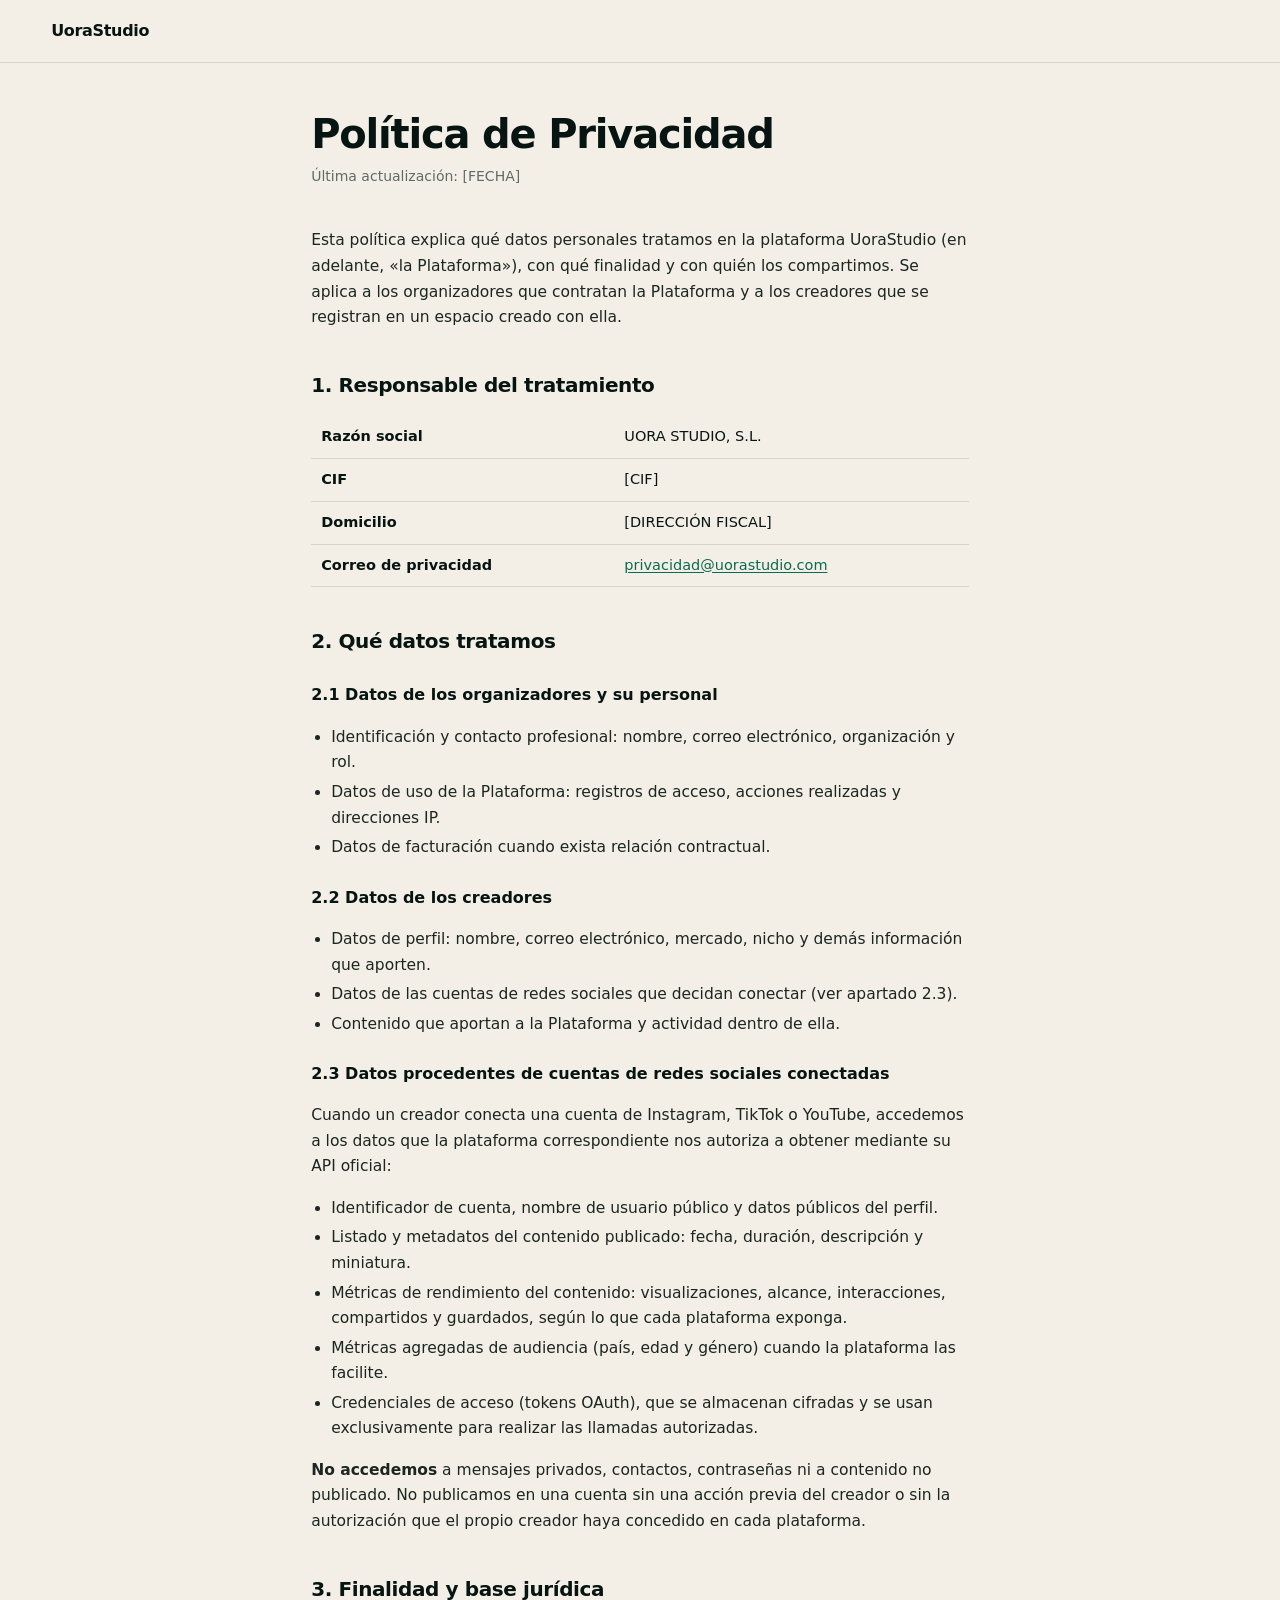
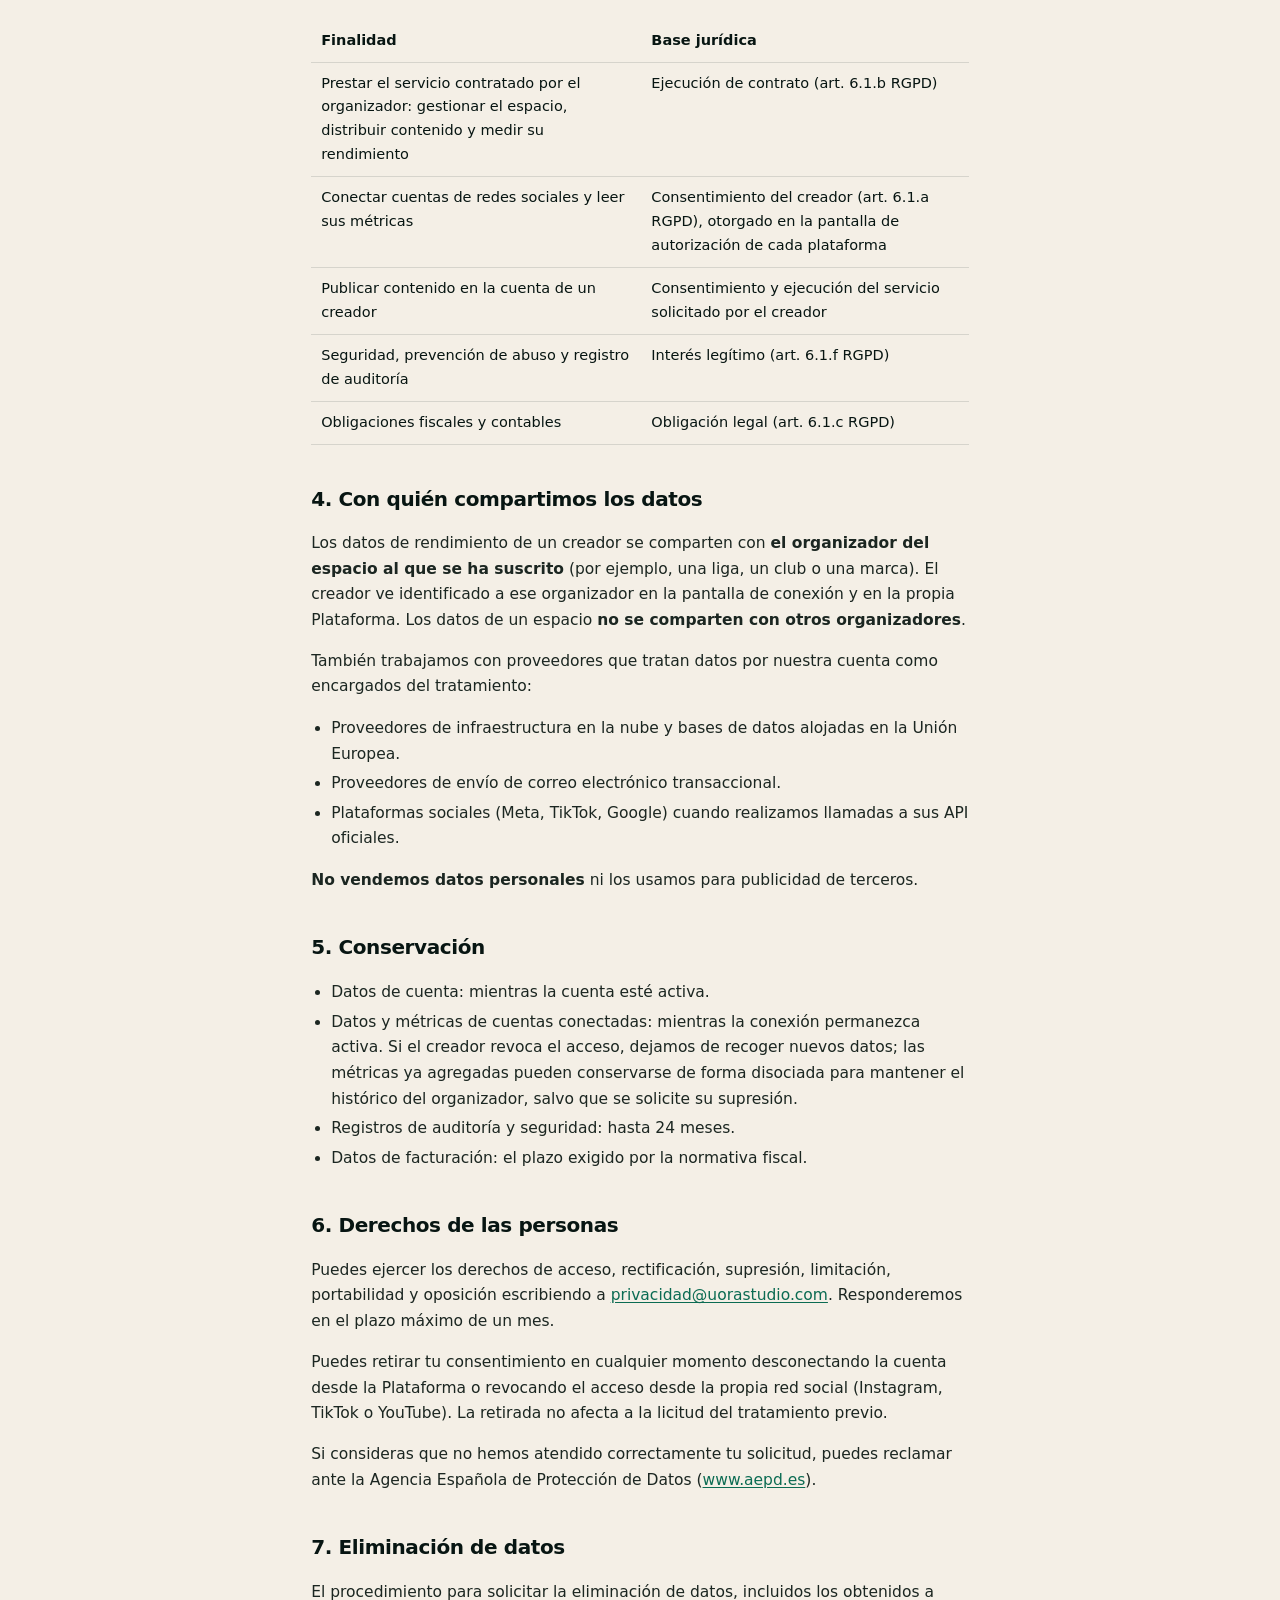
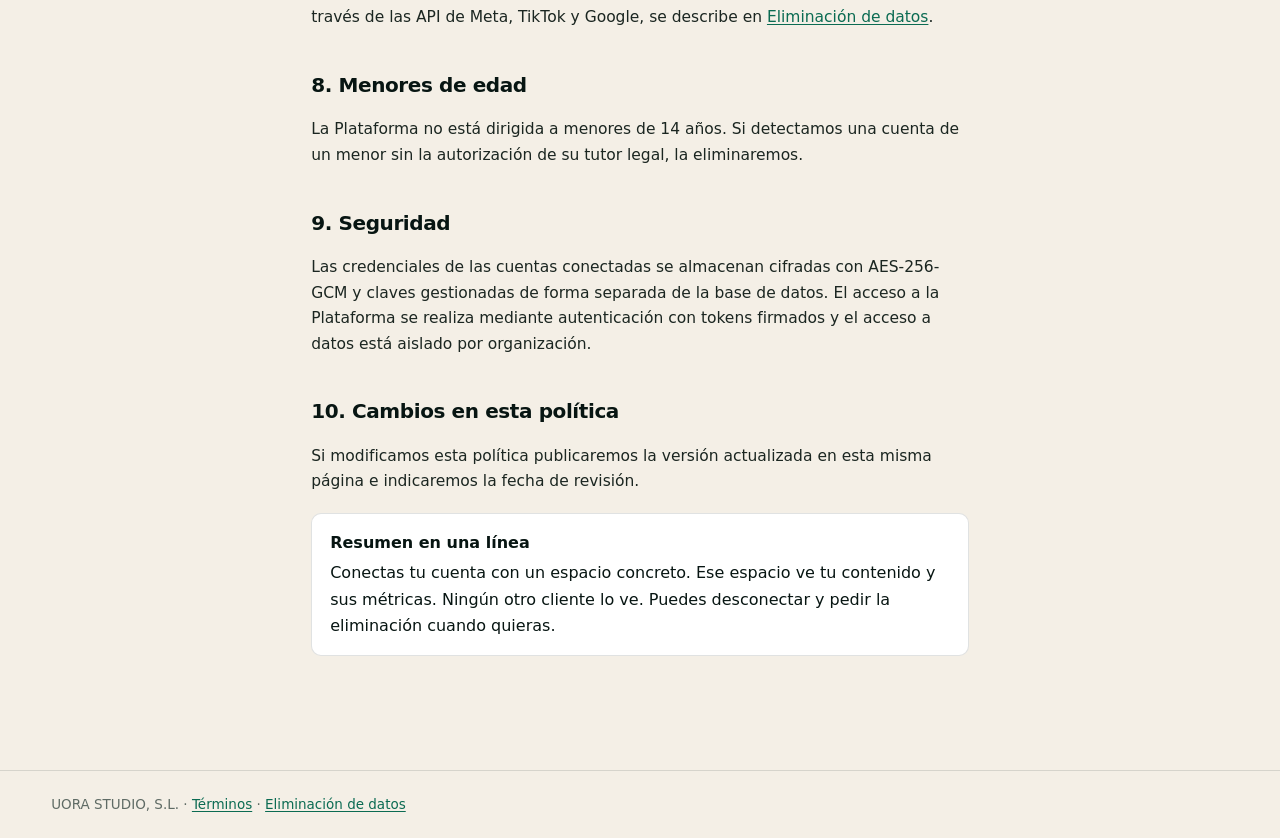
==== legal/privacidad.html @ 4728e93a "Legal pages: privacy, terms, data deletion" ====
<!doctype html>
<html lang="es">
<head>
  <meta charset="utf-8" />
  <meta name="viewport" content="width=device-width, initial-scale=1" />
  <title>Política de Privacidad · UoraStudio</title>
  <meta name="description" content="Cómo trata UoraStudio los datos personales, incluidos los datos de cuentas de redes sociales conectadas." />
  <link rel="stylesheet" href="legal.css" />
</head>
<body>
  <header><a href="https://www.uorastudio.com">UoraStudio</a></header>
  <main>
    <h1>Política de Privacidad</h1>
    <p class="meta">Última actualización: <span data-legal="updated">[FECHA]</span></p>

    <p>Esta política explica qué datos personales tratamos en la plataforma UoraStudio (en adelante, «la Plataforma»), con qué finalidad y con quién los compartimos. Se aplica a los organizadores que contratan la Plataforma y a los creadores que se registran en un espacio creado con ella.</p>

    <h2>1. Responsable del tratamiento</h2>
    <table>
      <tr><th>Razón social</th><td>UORA STUDIO, S.L.</td></tr>
      <tr><th>CIF</th><td>[CIF]</td></tr>
      <tr><th>Domicilio</th><td>[DIRECCIÓN FISCAL]</td></tr>
      <tr><th>Correo de privacidad</th><td><a href="mailto:privacidad@uorastudio.com">privacidad@uorastudio.com</a></td></tr>
    </table>

    <h2>2. Qué datos tratamos</h2>
    <h3>2.1 Datos de los organizadores y su personal</h3>
    <ul>
      <li>Identificación y contacto profesional: nombre, correo electrónico, organización y rol.</li>
      <li>Datos de uso de la Plataforma: registros de acceso, acciones realizadas y direcciones IP.</li>
      <li>Datos de facturación cuando exista relación contractual.</li>
    </ul>

    <h3>2.2 Datos de los creadores</h3>
    <ul>
      <li>Datos de perfil: nombre, correo electrónico, mercado, nicho y demás información que aporten.</li>
      <li>Datos de las cuentas de redes sociales que decidan conectar (ver apartado 2.3).</li>
      <li>Contenido que aportan a la Plataforma y actividad dentro de ella.</li>
    </ul>

    <h3>2.3 Datos procedentes de cuentas de redes sociales conectadas</h3>
    <p>Cuando un creador conecta una cuenta de Instagram, TikTok o YouTube, accedemos a los datos que la plataforma correspondiente nos autoriza a obtener mediante su API oficial:</p>
    <ul>
      <li>Identificador de cuenta, nombre de usuario público y datos públicos del perfil.</li>
      <li>Listado y metadatos del contenido publicado: fecha, duración, descripción y miniatura.</li>
      <li>Métricas de rendimiento del contenido: visualizaciones, alcance, interacciones, compartidos y guardados, según lo que cada plataforma exponga.</li>
      <li>Métricas agregadas de audiencia (país, edad y género) cuando la plataforma las facilite.</li>
      <li>Credenciales de acceso (tokens OAuth), que se almacenan cifradas y se usan exclusivamente para realizar las llamadas autorizadas.</li>
    </ul>
    <p><strong>No accedemos</strong> a mensajes privados, contactos, contraseñas ni a contenido no publicado. No publicamos en una cuenta sin una acción previa del creador o sin la autorización que el propio creador haya concedido en cada plataforma.</p>

    <h2>3. Finalidad y base jurídica</h2>
    <table>
      <tr><th>Finalidad</th><th>Base jurídica</th></tr>
      <tr><td>Prestar el servicio contratado por el organizador: gestionar el espacio, distribuir contenido y medir su rendimiento</td><td>Ejecución de contrato (art. 6.1.b RGPD)</td></tr>
      <tr><td>Conectar cuentas de redes sociales y leer sus métricas</td><td>Consentimiento del creador (art. 6.1.a RGPD), otorgado en la pantalla de autorización de cada plataforma</td></tr>
      <tr><td>Publicar contenido en la cuenta de un creador</td><td>Consentimiento y ejecución del servicio solicitado por el creador</td></tr>
      <tr><td>Seguridad, prevención de abuso y registro de auditoría</td><td>Interés legítimo (art. 6.1.f RGPD)</td></tr>
      <tr><td>Obligaciones fiscales y contables</td><td>Obligación legal (art. 6.1.c RGPD)</td></tr>
    </table>

    <h2>4. Con quién compartimos los datos</h2>
    <p>Los datos de rendimiento de un creador se comparten con <strong>el organizador del espacio al que se ha suscrito</strong> (por ejemplo, una liga, un club o una marca). El creador ve identificado a ese organizador en la pantalla de conexión y en la propia Plataforma. Los datos de un espacio <strong>no se comparten con otros organizadores</strong>.</p>
    <p>También trabajamos con proveedores que tratan datos por nuestra cuenta como encargados del tratamiento:</p>
    <ul>
      <li>Proveedores de infraestructura en la nube y bases de datos alojadas en la Unión Europea.</li>
      <li>Proveedores de envío de correo electrónico transaccional.</li>
      <li>Plataformas sociales (Meta, TikTok, Google) cuando realizamos llamadas a sus API oficiales.</li>
    </ul>
    <p><strong>No vendemos datos personales</strong> ni los usamos para publicidad de terceros.</p>

    <h2>5. Conservación</h2>
    <ul>
      <li>Datos de cuenta: mientras la cuenta esté activa.</li>
      <li>Datos y métricas de cuentas conectadas: mientras la conexión permanezca activa. Si el creador revoca el acceso, dejamos de recoger nuevos datos; las métricas ya agregadas pueden conservarse de forma disociada para mantener el histórico del organizador, salvo que se solicite su supresión.</li>
      <li>Registros de auditoría y seguridad: hasta 24 meses.</li>
      <li>Datos de facturación: el plazo exigido por la normativa fiscal.</li>
    </ul>

    <h2>6. Derechos de las personas</h2>
    <p>Puedes ejercer los derechos de acceso, rectificación, supresión, limitación, portabilidad y oposición escribiendo a <a href="mailto:privacidad@uorastudio.com">privacidad@uorastudio.com</a>. Responderemos en el plazo máximo de un mes.</p>
    <p>Puedes retirar tu consentimiento en cualquier momento desconectando la cuenta desde la Plataforma o revocando el acceso desde la propia red social (Instagram, TikTok o YouTube). La retirada no afecta a la licitud del tratamiento previo.</p>
    <p>Si consideras que no hemos atendido correctamente tu solicitud, puedes reclamar ante la Agencia Española de Protección de Datos (<a href="https://www.aepd.es" rel="noopener" target="_blank">www.aepd.es</a>).</p>

    <h2>7. Eliminación de datos</h2>
    <p>El procedimiento para solicitar la eliminación de datos, incluidos los obtenidos a través de las API de Meta, TikTok y Google, se describe en <a href="eliminacion-de-datos.html">Eliminación de datos</a>.</p>

    <h2>8. Menores de edad</h2>
    <p>La Plataforma no está dirigida a menores de 14 años. Si detectamos una cuenta de un menor sin la autorización de su tutor legal, la eliminaremos.</p>

    <h2>9. Seguridad</h2>
    <p>Las credenciales de las cuentas conectadas se almacenan cifradas con AES-256-GCM y claves gestionadas de forma separada de la base de datos. El acceso a la Plataforma se realiza mediante autenticación con tokens firmados y el acceso a datos está aislado por organización.</p>

    <h2>10. Cambios en esta política</h2>
    <p>Si modificamos esta política publicaremos la versión actualizada en esta misma página e indicaremos la fecha de revisión.</p>

    <div class="box">
      <strong>Resumen en una línea</strong>
      Conectas tu cuenta con un espacio concreto. Ese espacio ve tu contenido y sus métricas. Ningún otro cliente lo ve. Puedes desconectar y pedir la eliminación cuando quieras.
    </div>
  </main>
  <footer>UORA STUDIO, S.L. · <a href="terminos.html">Términos</a> · <a href="eliminacion-de-datos.html">Eliminación de datos</a></footer>
</body>
</html>
---- legal/legal.css ----
:root{
  --black:#071512;--paper:#f4efe6;--lime:#c6ff4a;--aqua:#38e8c6;
  --text-gray:#5f6b65;--line:rgba(7,21,18,.12);
  --body:"Inter",system-ui,"Helvetica Neue",Helvetica,Arial,sans-serif
}
*{box-sizing:border-box}
body{margin:0;background:var(--paper);color:var(--black);font-family:var(--body);line-height:1.65;-webkit-font-smoothing:antialiased}
header{border-bottom:1px solid var(--line);padding:18px clamp(18px,4vw,56px)}
header a{display:inline-flex;align-items:center;gap:10px;text-decoration:none;color:var(--black);font-weight:700;letter-spacing:-.02em}
main{max-width:760px;margin:0 auto;padding:var(--pad,48px) clamp(18px,4vw,56px) 96px}
h1{font-size:clamp(28px,4vw,40px);line-height:1.15;letter-spacing:-.03em;margin:0 0 8px}
.meta{color:var(--text-gray);font-size:14px;margin:0 0 40px}
h2{font-size:20px;letter-spacing:-.02em;margin:38px 0 10px}
h3{font-size:16px;margin:24px 0 6px}
p,li{font-size:15.5px;color:#1b2621}
ul{padding-left:20px}
li{margin:4px 0}
a{color:#0b6b52;text-underline-offset:2px}
table{width:100%;border-collapse:collapse;margin:14px 0;font-size:14.5px}
th,td{text-align:left;padding:9px 10px;border-bottom:1px solid var(--line);vertical-align:top}
th{font-weight:700}
.box{background:#fff;border:1px solid var(--line);border-radius:10px;padding:16px 18px;margin:18px 0}
.box strong{display:block;margin-bottom:4px}
footer{border-top:1px solid var(--line);padding:22px clamp(18px,4vw,56px);color:var(--text-gray);font-size:13.5px}
code{background:#eae5db;padding:1px 5px;border-radius:4px;font-size:13.5px}
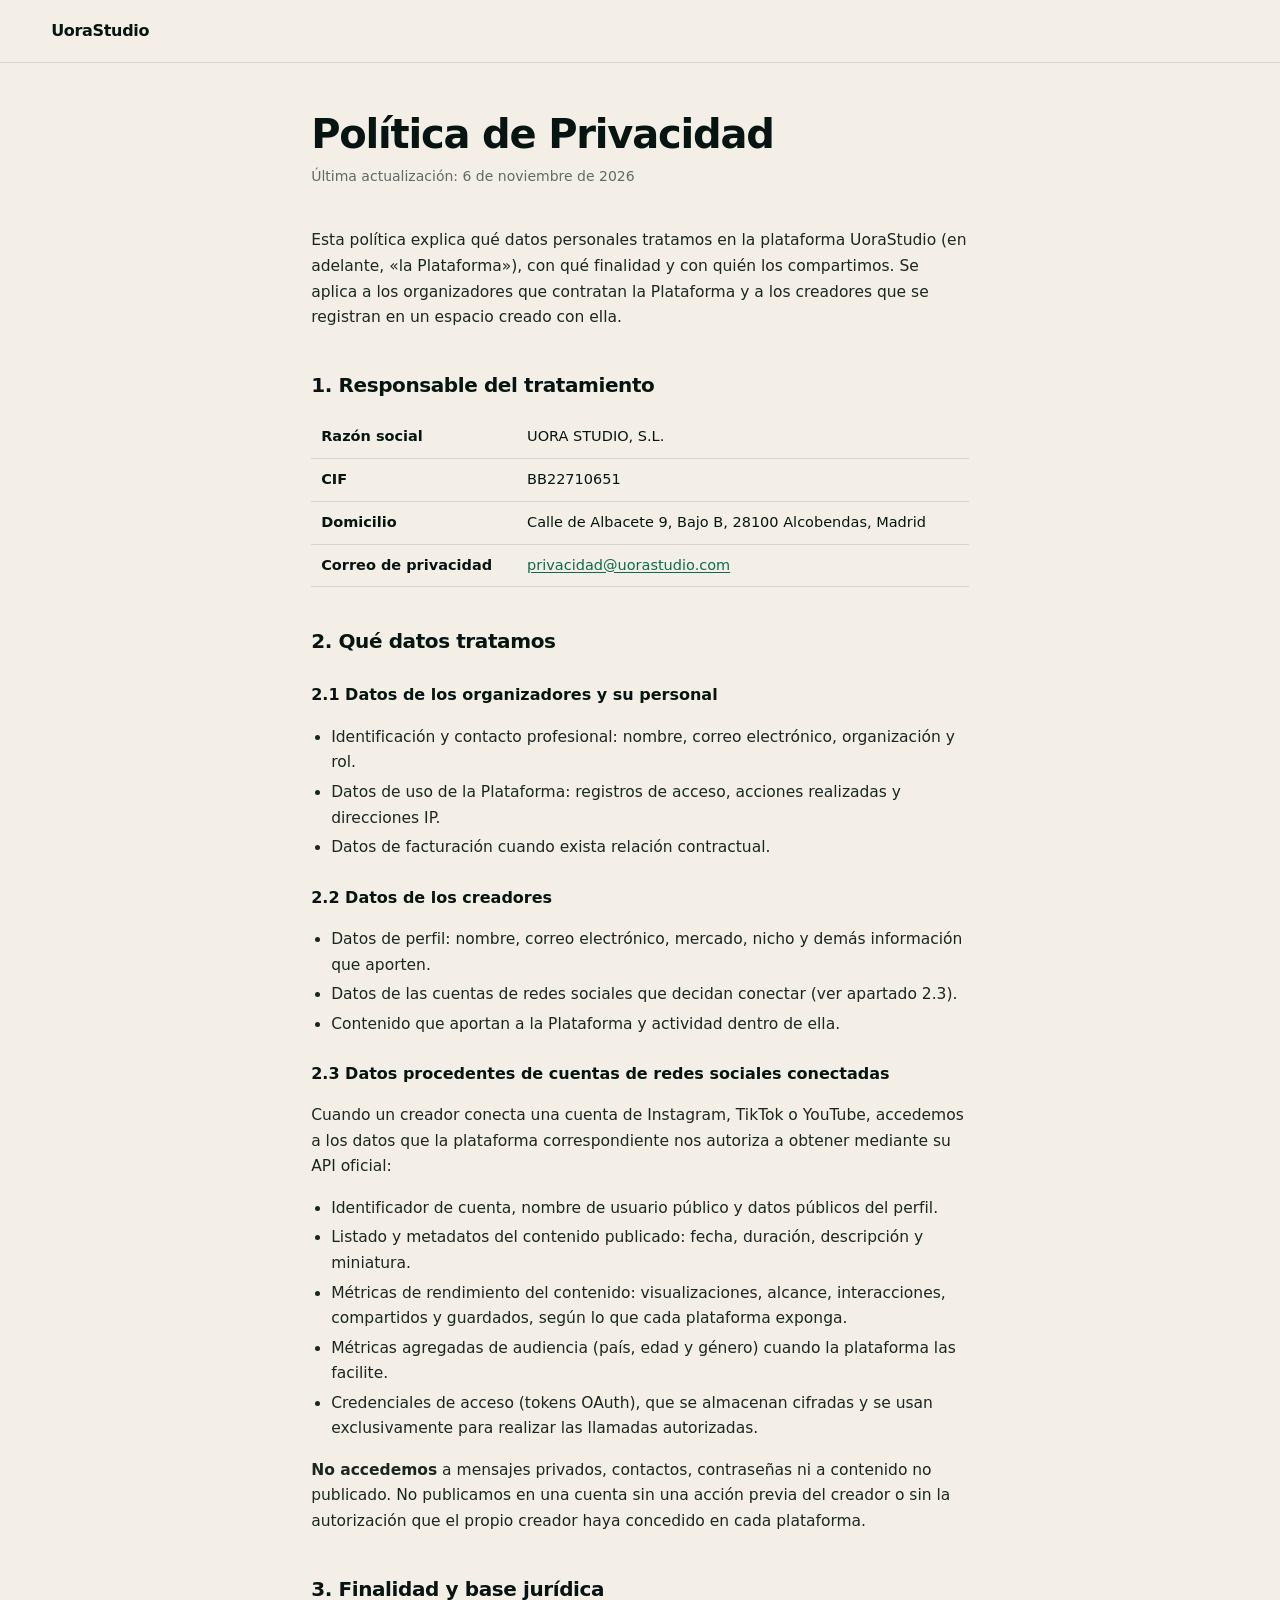
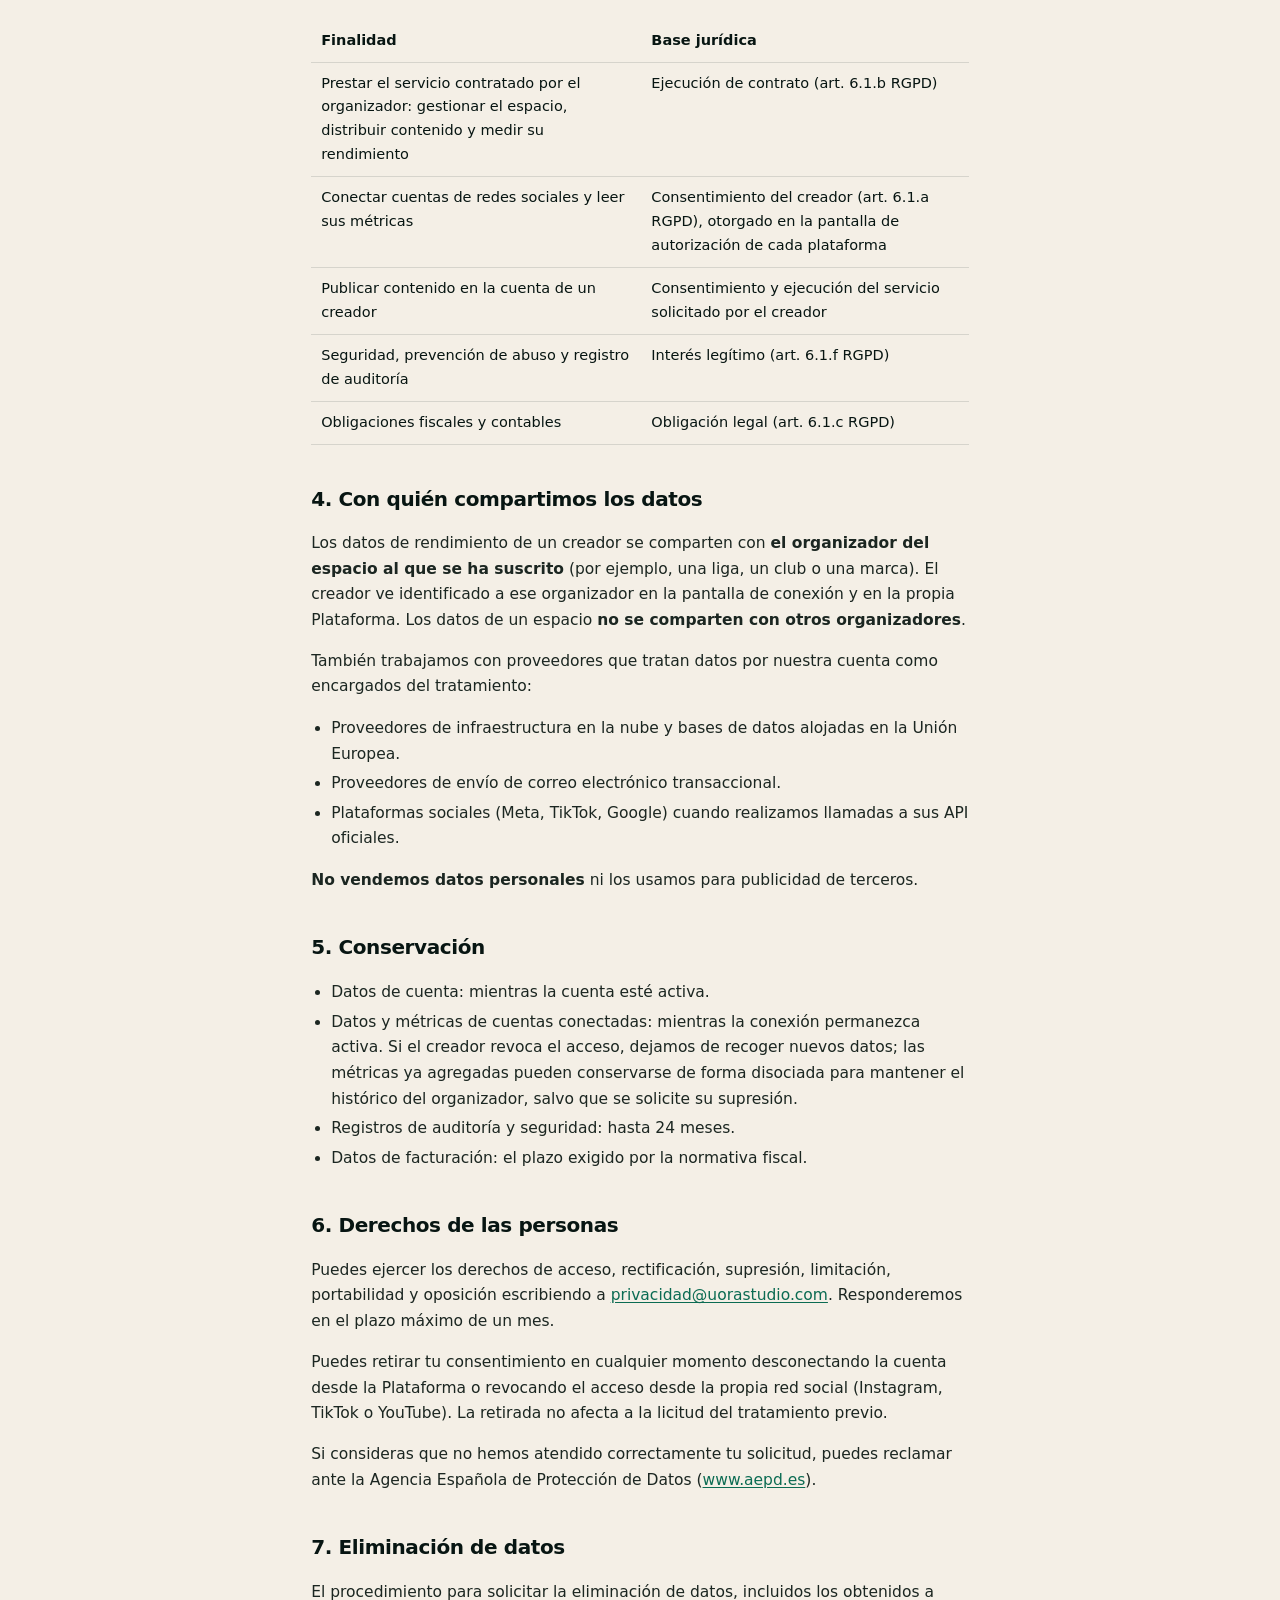
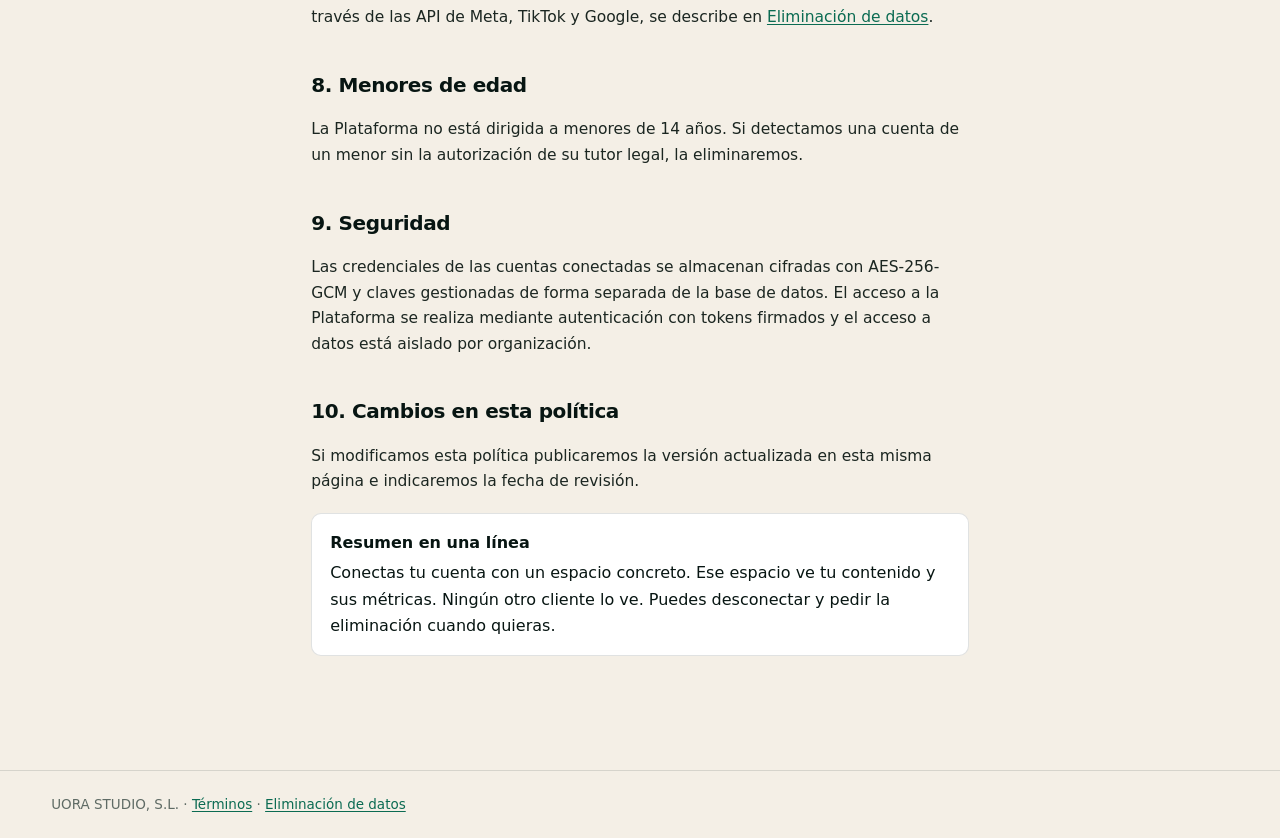
==== commit beb29245: "Legal: fill company data (CIF, address, date)" ====
--- a/legal/privacidad.html
+++ b/legal/privacidad.html
@@ -11,15 +11,15 @@
   <header><a href="https://www.uorastudio.com">UoraStudio</a></header>
   <main>
     <h1>Política de Privacidad</h1>
-    <p class="meta">Última actualización: <span data-legal="updated">[FECHA]</span></p>
+    <p class="meta">Última actualización: <span data-legal="updated">6 de noviembre de 2026</span></p>
 
     <p>Esta política explica qué datos personales tratamos en la plataforma UoraStudio (en adelante, «la Plataforma»), con qué finalidad y con quién los compartimos. Se aplica a los organizadores que contratan la Plataforma y a los creadores que se registran en un espacio creado con ella.</p>
 
     <h2>1. Responsable del tratamiento</h2>
     <table>
       <tr><th>Razón social</th><td>UORA STUDIO, S.L.</td></tr>
-      <tr><th>CIF</th><td>[CIF]</td></tr>
-      <tr><th>Domicilio</th><td>[DIRECCIÓN FISCAL]</td></tr>
+      <tr><th>CIF</th><td>BB22710651</td></tr>
+      <tr><th>Domicilio</th><td>Calle de Albacete 9, Bajo B, 28100 Alcobendas, Madrid</td></tr>
       <tr><th>Correo de privacidad</th><td><a href="mailto:privacidad@uorastudio.com">privacidad@uorastudio.com</a></td></tr>
     </table>
 
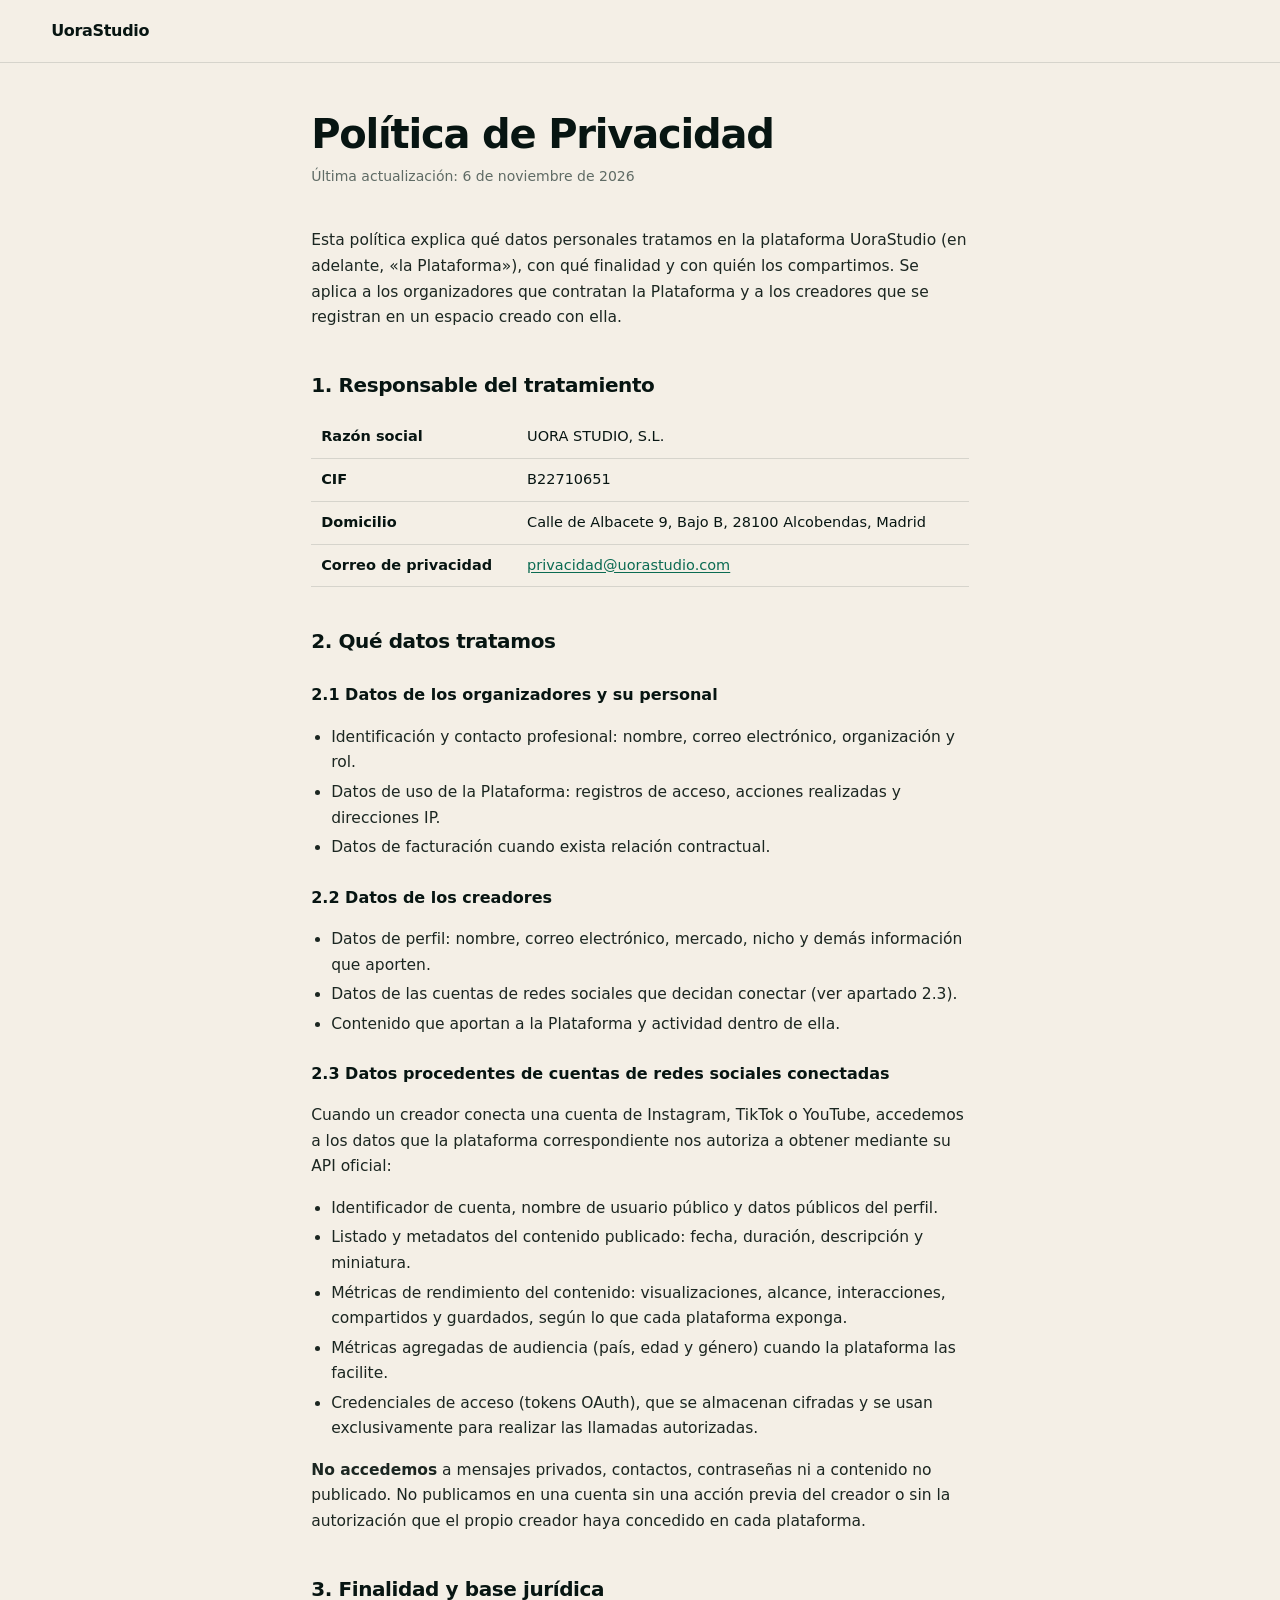
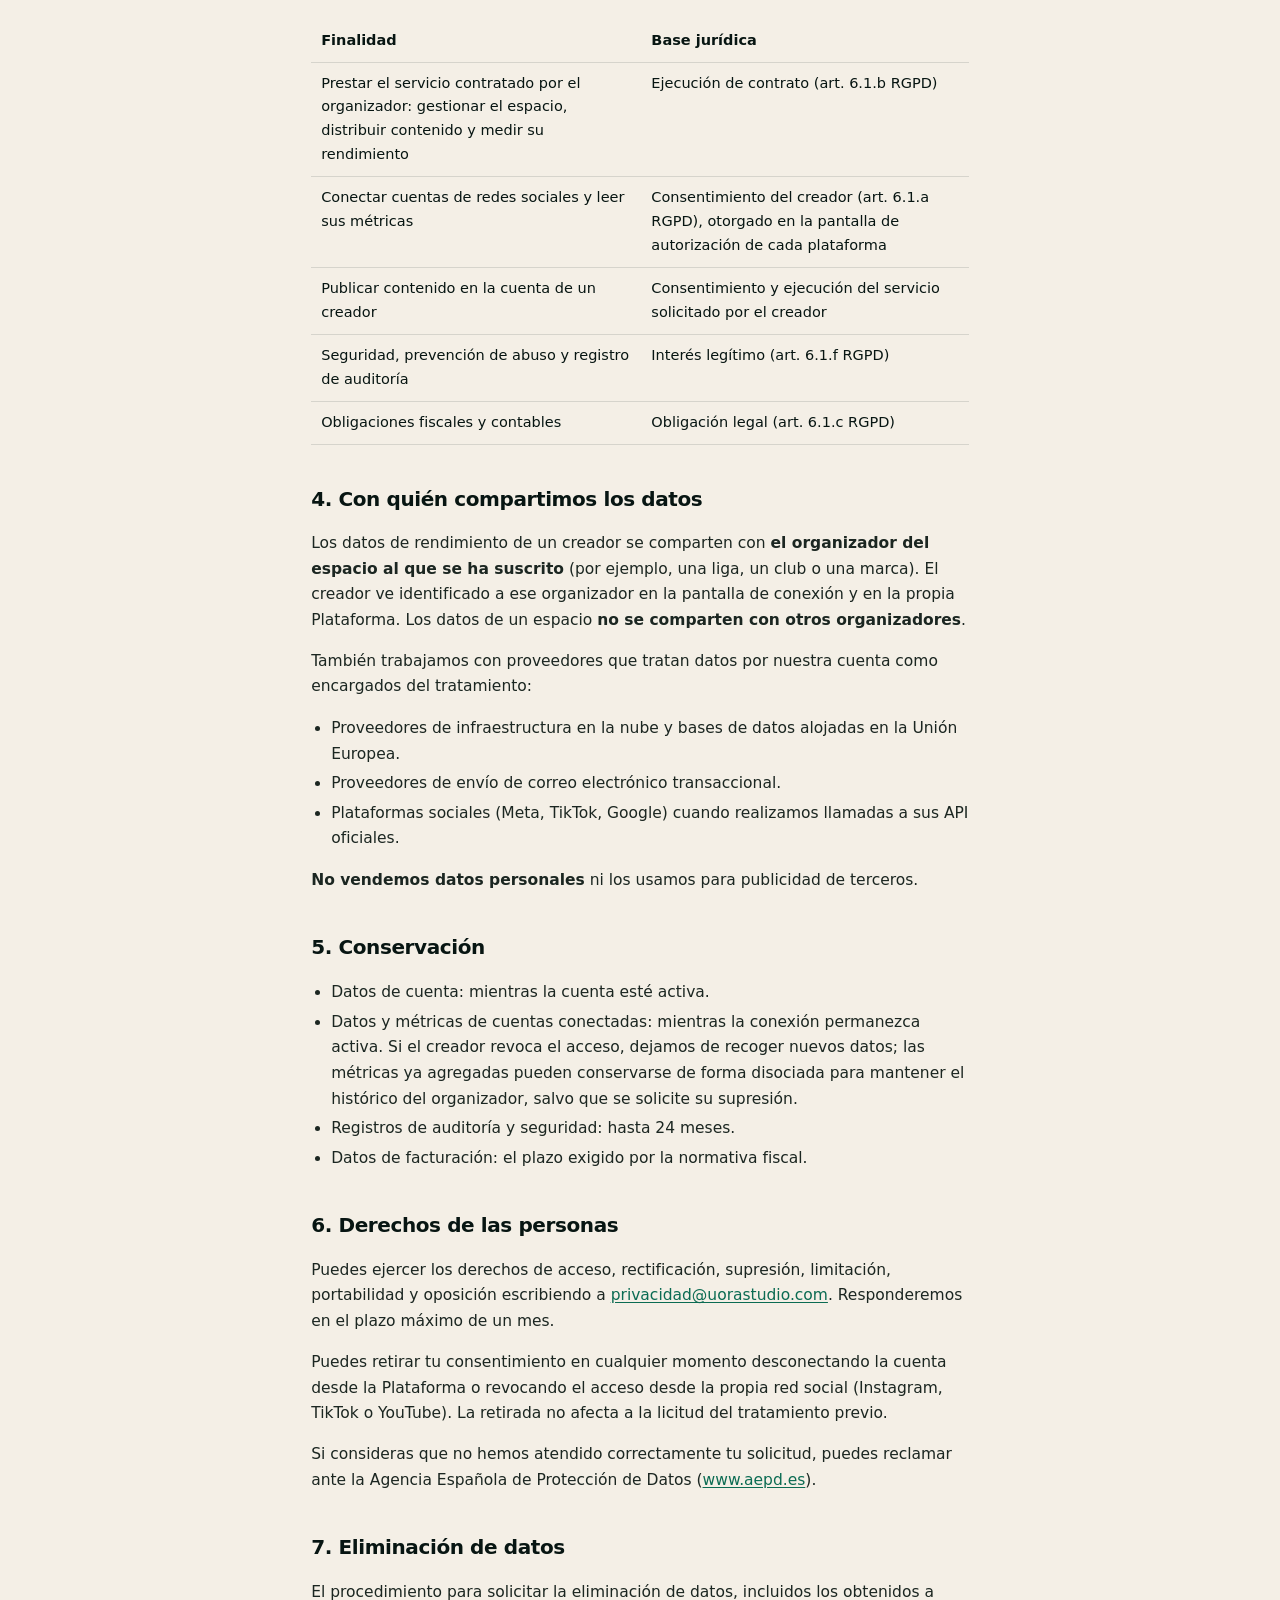
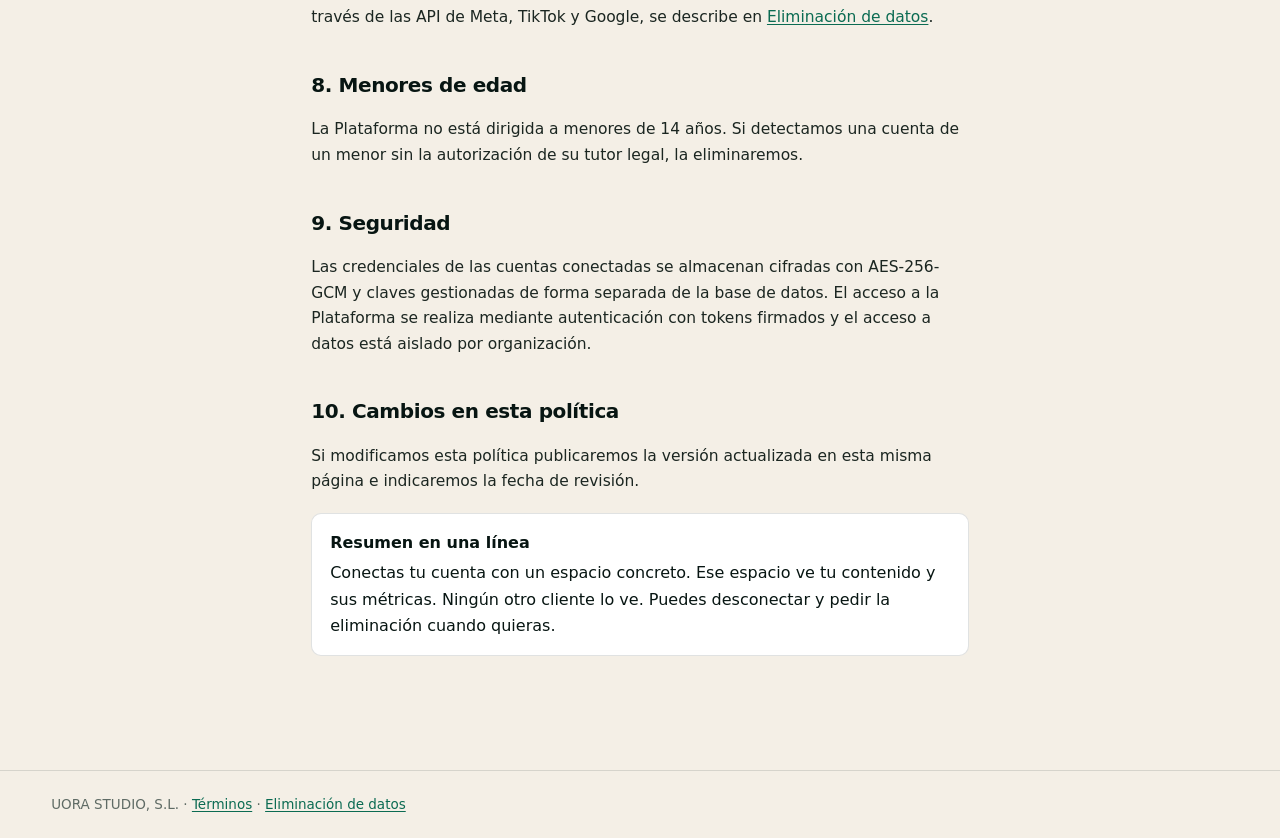
==== commit 06510757: "Legal: correct CIF to B22710651" ====
--- a/legal/privacidad.html
+++ b/legal/privacidad.html
@@ -18,7 +18,7 @@
     <h2>1. Responsable del tratamiento</h2>
     <table>
       <tr><th>Razón social</th><td>UORA STUDIO, S.L.</td></tr>
-      <tr><th>CIF</th><td>BB22710651</td></tr>
+      <tr><th>CIF</th><td>B22710651</td></tr>
       <tr><th>Domicilio</th><td>Calle de Albacete 9, Bajo B, 28100 Alcobendas, Madrid</td></tr>
       <tr><th>Correo de privacidad</th><td><a href="mailto:privacidad@uorastudio.com">privacidad@uorastudio.com</a></td></tr>
     </table>
